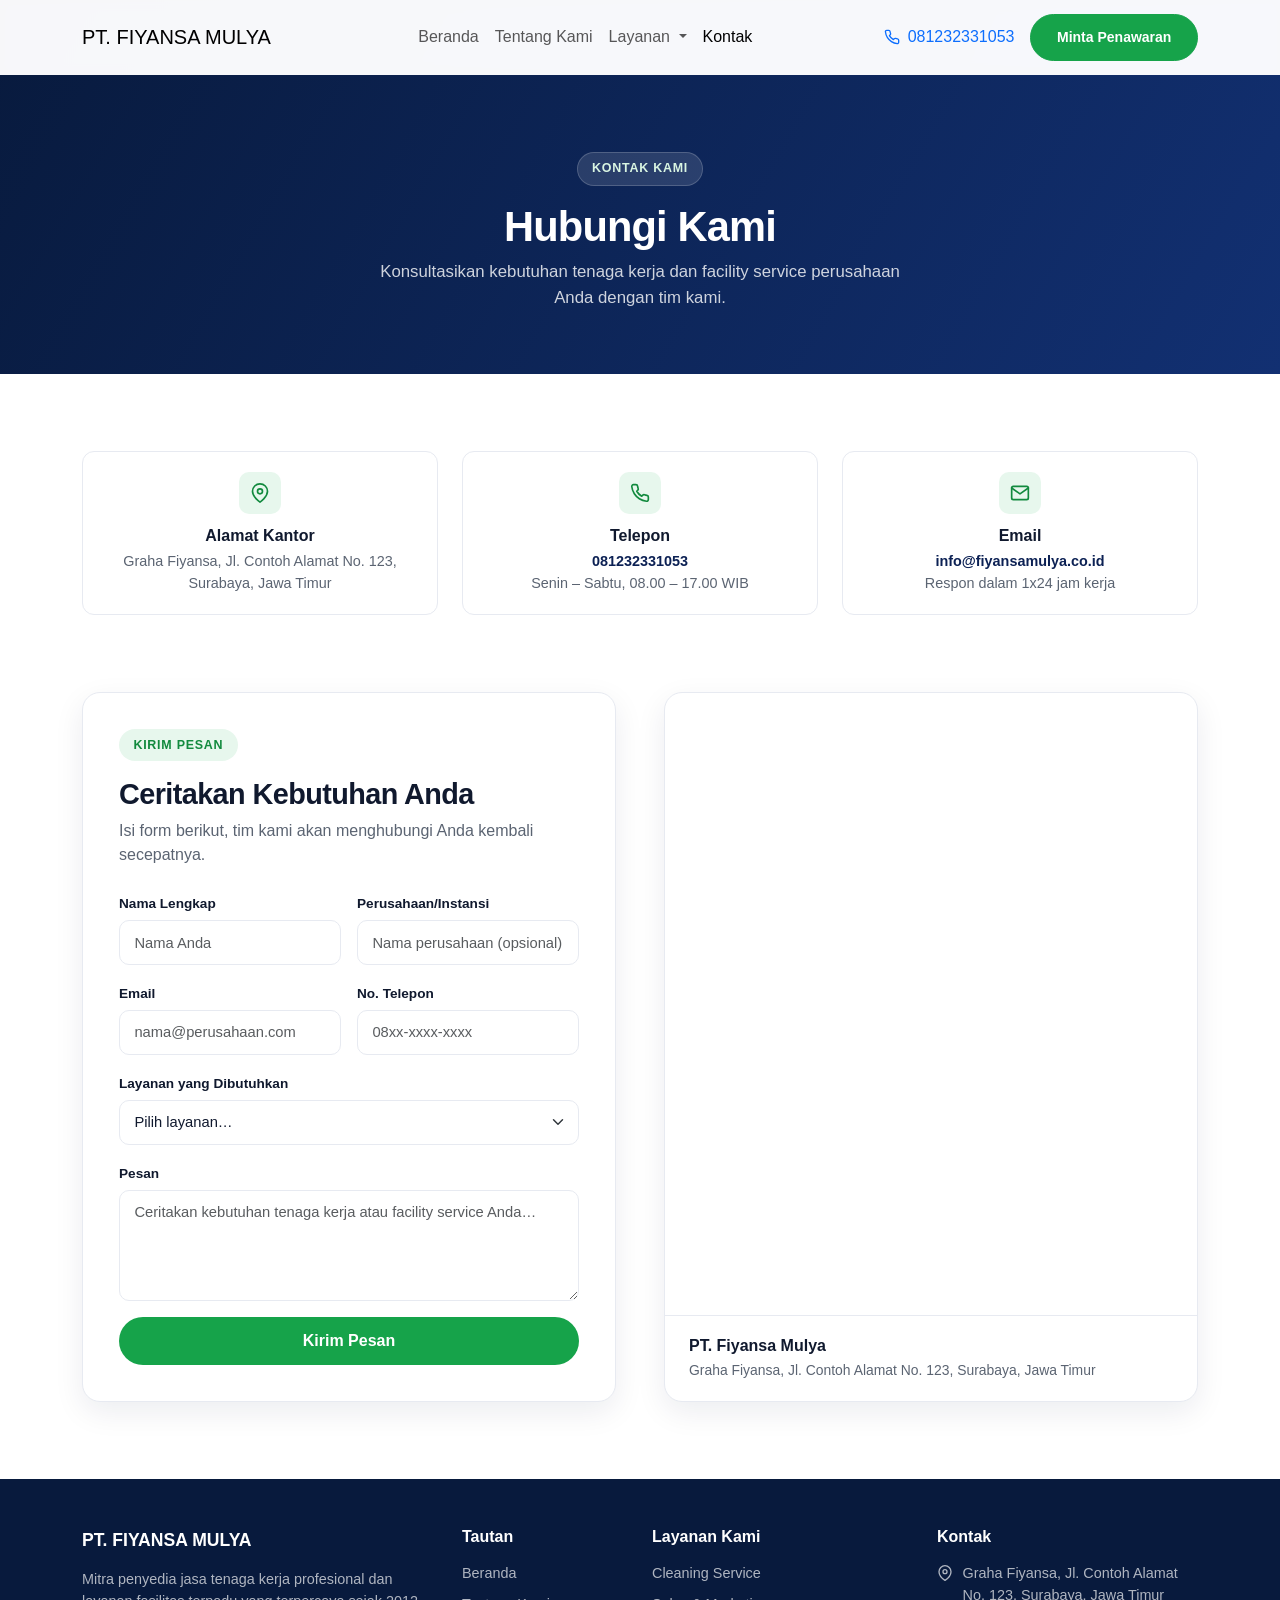
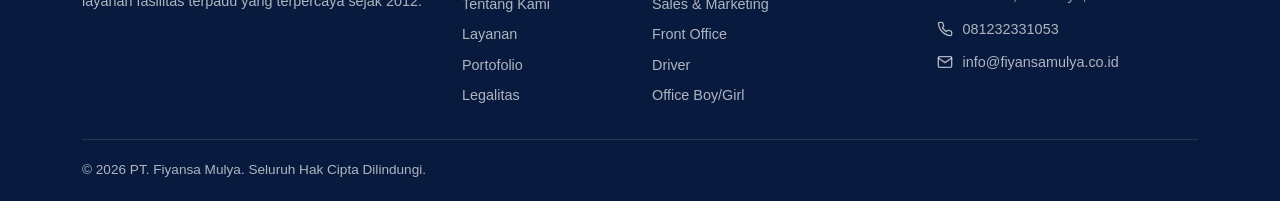
==== kontak.html @ 9cba15c4 "add layanan and kontak" ====
<!doctype html>
<html lang="id">
  <head>
    <meta charset="UTF-8" />
    <meta name="viewport" content="width=device-width, initial-scale=1, shrink-to-fit=no" />
    <title>Kontak Kami — PT. Fiyansa Mulya</title>
    <meta name="description" content="Hubungi PT. Fiyansa Mulya untuk konsultasi kebutuhan tenaga kerja dan facility service perusahaan Anda." />
    <meta name="robots" content="index, follow" />

    <link rel="preconnect" href="https://cdn.jsdelivr.net" crossorigin />

    <link rel="stylesheet" href="https://cdn.jsdelivr.net/npm/bootstrap@5.3.3/dist/css/bootstrap.min.css" crossorigin="anonymous" />
    <link rel="stylesheet" href="https://cdn.jsdelivr.net/npm/bootstrap-icons@1.11.3/font/bootstrap-icons.min.css" />

    <!-- Site styles (shared) + Kontak page styles -->
    <link rel="stylesheet" href="assets/css/style.css" />
    <link rel="stylesheet" href="assets/css/kontak.css" />

    <link
      rel="icon"
      href="data:image/svg+xml,%3Csvg xmlns='http://www.w3.org/2000/svg' viewBox='0 0 64 64'%3E%3Crect width='64' height='64' rx='12' fill='%230c2154'/%3E%3Ctext x='32' y='42' font-size='30' font-family='Arial, sans-serif' font-weight='700' fill='%2316a34a' text-anchor='middle'%3EF%3C/text%3E%3C/svg%3E"
    />

    <!-- Fallback kritikal: kalau kontak.css gagal ke-load, banner tetap layak tampil -->
    <style>
      .kontak-banner {
        background: linear-gradient(120deg, #081a3d, #123072);
        color: #fff;
        padding-top: clamp(7.5rem, 13vw, 9.5rem);
        padding-bottom: clamp(3rem, 6vw, 4rem);
        text-align: center;
      }
      .kontak-banner__content h1 {
        font-weight: 800;
        font-size: clamp(1.9rem, 4vw, 2.6rem);
        margin-bottom: 0.5rem;
      }
      .kontak-banner__content p {
        color: rgba(255, 255, 255, 0.8);
        max-width: 560px;
        margin-inline: auto;
      }
    </style>
  </head>
  <body tabindex="0">
    <!-- ============ NAVBAR ============ -->
    <nav class="navbar navbar-expand-lg navbar-fm fixed-top" id="mainNav">
      <div class="container">
        <a class="navbar-brand" href="index.html#beranda">PT. FIYANSA <span>MULYA</span></a>
        <button class="navbar-toggler" type="button" data-bs-toggle="collapse" data-bs-target="#mainNavbar" aria-controls="mainNavbar" aria-expanded="false" aria-label="Buka menu navigasi">
          <span class="navbar-toggler-icon"></span>
        </button>
        <div class="collapse navbar-collapse" id="mainNavbar">
          <ul class="navbar-nav mx-auto mb-2 mb-lg-0">
            <li class="nav-item"><a class="nav-link" href="index.html#beranda">Beranda</a></li>
            <li class="nav-item"><a class="nav-link" href="index.html#tentang">Tentang Kami</a></li>

            <li class="nav-item dropdown mega-dropdown">
              <a class="nav-link dropdown-toggle" href="layanan.html" id="layananDropdown" role="button" aria-expanded="false"> Layanan </a>
              <div class="dropdown-menu mega-menu">
                <div class="container">
                  <div class="row">
                    <!-- Cleaning Service -->
                    <div class="col-lg-4">
                      <div class="menu-title">
                        <i class="bi bi-brush"></i>
                        <h5>Cleaning Service</h5>
                      </div>

                      <a href="layanan.html#layanan-cleaning">Daily Cleaning</a>
                      <a href="layanan.html#layanan-cleaning">General Cleaning</a>
                      <a href="layanan.html#layanan-cleaning">Glass & Window Cleaning</a>
                      <a href="layanan.html#layanan-cleaning">Swimming Pool Maintenance</a>
                      <a href="layanan.html#layanan-cleaning">Gardening & Landscaping</a>
                    </div>

                    <!-- Sales & Front Office -->
                    <div class="col-lg-4">
                      <div class="menu-title">
                        <i class="bi bi-briefcase"></i>
                        <h5>Business Support</h5>
                      </div>

                      <a href="layanan.html#layanan-sales">Sales & Marketing</a>
                      <a href="layanan.html#layanan-fo">Front Office</a>
                    </div>

                    <!-- Operational -->
                    <div class="col-lg-4">
                      <div class="menu-title">
                        <i class="bi bi-truck"></i>
                        <h5>Operational Support</h5>
                      </div>

                      <a href="layanan.html#layanan-driver">Driver</a>
                      <a href="layanan.html#layanan-obg">Office Boy / Girl</a>
                    </div>
                  </div>
                </div>
              </div>
            </li>

            <!-- <li class="nav-item"><a class="nav-link" href="index.html#mitra">Mitra</a></li> -->
            <!-- <li class="nav-item"><a class="nav-link" href="index.html#portofolio">Portofolio</a></li> -->
            <!-- <li class="nav-item"><a class="nav-link" href="index.html#legalitas">Legalitas</a></li> -->
            <li class="nav-item"><a class="nav-link active" href="kontak.html">Kontak</a></li>
          </ul>
          <div class="d-flex align-items-center gap-3">
            <a href="tel:081232331053" class="navbar-phone d-none d-md-inline-flex align-items-center gap-2">
              <svg width="16" height="16" viewBox="0 0 24 24" fill="none" stroke="currentColor" stroke-width="2" stroke-linecap="round" stroke-linejoin="round" aria-hidden="true">
                <path
                  d="M22 16.92v3a2 2 0 0 1-2.18 2 19.79 19.79 0 0 1-8.63-3.07 19.5 19.5 0 0 1-6-6 19.79 19.79 0 0 1-3.07-8.67A2 2 0 0 1 4.11 2h3a2 2 0 0 1 2 1.72c.13.96.36 1.9.7 2.81a2 2 0 0 1-.45 2.11L8.09 9.91a16 16 0 0 0 6 6l1.27-1.27a2 2 0 0 1 2.11-.45c.91.34 1.85.57 2.81.7A2 2 0 0 1 22 16.92z"
                />
              </svg>
              081232331053
            </a>
            <a href="tel:081232331053" class="btn btn-fm-primary btn-sm">Minta Penawaran</a>
          </div>
        </div>
      </div>
    </nav>

    <!-- ============ PAGE BANNER ============ -->
    <header class="kontak-banner">
      <div class="container kontak-banner__content">
        <span class="eyebrow eyebrow-light mb-3">Kontak Kami</span>
        <h1 class="mb-2">Hubungi Kami</h1>
        <p class="mb-0">Konsultasikan kebutuhan tenaga kerja dan facility service perusahaan Anda dengan tim kami.</p>
      </div>
    </header>

    <!-- ============ INFO KONTAK (3 kartu) ============ -->
    <section class="section-padding pb-0">
      <div class="container">
        <div class="row g-4 reveal">
          <div class="col-md-4">
            <div class="icon-card text-center h-100">
              <span class="icon-badge mx-auto">
                <svg width="20" height="20" viewBox="0 0 24 24" fill="none" stroke="currentColor" stroke-width="2" stroke-linecap="round" stroke-linejoin="round" aria-hidden="true">
                  <path d="M21 10c0 7-9 13-9 13s-9-6-9-13a9 9 0 0 1 18 0z" />
                  <circle cx="12" cy="10" r="3" />
                </svg>
              </span>
              <h3>Alamat Kantor</h3>
              <p>Graha Fiyansa, Jl. Contoh Alamat No. 123, Surabaya, Jawa Timur</p>
            </div>
          </div>
          <div class="col-md-4">
            <div class="icon-card text-center h-100">
              <span class="icon-badge mx-auto">
                <svg width="20" height="20" viewBox="0 0 24 24" fill="none" stroke="currentColor" stroke-width="2" stroke-linecap="round" stroke-linejoin="round" aria-hidden="true">
                  <path
                    d="M22 16.92v3a2 2 0 0 1-2.18 2 19.79 19.79 0 0 1-8.63-3.07 19.5 19.5 0 0 1-6-6 19.79 19.79 0 0 1-3.07-8.67A2 2 0 0 1 4.11 2h3a2 2 0 0 1 2 1.72c.13.96.36 1.9.7 2.81a2 2 0 0 1-.45 2.11L8.09 9.91a16 16 0 0 0 6 6l1.27-1.27a2 2 0 0 1 2.11-.45c.91.34 1.85.57 2.81.7A2 2 0 0 1 22 16.92z"
                  />
                </svg>
              </span>
              <h3>Telepon</h3>
              <p><a href="tel:081232331053" class="text-navy fw-semibold">081232331053</a><br />Senin – Sabtu, 08.00 – 17.00 WIB</p>
            </div>
          </div>
          <div class="col-md-4">
            <div class="icon-card text-center h-100">
              <span class="icon-badge mx-auto">
                <svg width="20" height="20" viewBox="0 0 24 24" fill="none" stroke="currentColor" stroke-width="2" stroke-linecap="round" stroke-linejoin="round" aria-hidden="true">
                  <rect x="2" y="4" width="20" height="16" rx="2" />
                  <path d="m22 6-10 7L2 6" />
                </svg>
              </span>
              <h3>Email</h3>
              <p><a href="mailto:info@fiyansamulya.co.id" class="text-navy fw-semibold">info@fiyansamulya.co.id</a><br />Respon dalam 1x24 jam kerja</p>
            </div>
          </div>
        </div>
      </div>
    </section>

    <!-- ============ FORM + PETA ============ -->
    <section class="section-padding" id="form-kontak">
      <div class="container">
        <div class="row g-4 g-lg-5 align-items-stretch">
          <!-- Form -->
          <div class="col-lg-6 reveal">
            <div class="contact-form-panel h-100">
              <span class="eyebrow eyebrow-green mb-3">Kirim Pesan</span>
              <h2 class="section-title mb-2" style="font-size: clamp(1.4rem, 2.6vw, 1.8rem)">Ceritakan Kebutuhan Anda</h2>
              <p class="mb-4">Isi form berikut, tim kami akan menghubungi Anda kembali secepatnya.</p>

              <form id="kontakForm" novalidate>
                <div class="row g-3">
                  <div class="col-sm-6">
                    <label for="namaInput" class="form-label">Nama Lengkap</label>
                    <input type="text" class="form-control fm-input" id="namaInput" name="nama" placeholder="Nama Anda" required />
                  </div>
                  <div class="col-sm-6">
                    <label for="perusahaanInput" class="form-label">Perusahaan/Instansi</label>
                    <input type="text" class="form-control fm-input" id="perusahaanInput" name="perusahaan" placeholder="Nama perusahaan (opsional)" />
                  </div>
                  <div class="col-sm-6">
                    <label for="emailInput" class="form-label">Email</label>
                    <input type="email" class="form-control fm-input" id="emailInput" name="email" placeholder="nama@perusahaan.com" required />
                  </div>
                  <div class="col-sm-6">
                    <label for="teleponInput" class="form-label">No. Telepon</label>
                    <input type="tel" class="form-control fm-input" id="teleponInput" name="telepon" placeholder="08xx-xxxx-xxxx" required />
                  </div>
                  <div class="col-12">
                    <label for="layananSelect" class="form-label">Layanan yang Dibutuhkan</label>
                    <select class="form-select fm-input" id="layananSelect" name="layanan">
                      <option selected>Pilih layanan…</option>
                      <option>Cleaning Service</option>
                      <option>Sales &amp; Marketing</option>
                      <option>Front Office</option>
                      <option>Driver</option>
                      <option>Office Boy/Girl</option>
                      <option>Lainnya</option>
                    </select>
                  </div>
                  <div class="col-12">
                    <label for="pesanInput" class="form-label">Pesan</label>
                    <textarea class="form-control fm-input" id="pesanInput" name="pesan" rows="4" placeholder="Ceritakan kebutuhan tenaga kerja atau facility service Anda…" required></textarea>
                  </div>
                  <div class="col-12">
                    <button type="submit" class="btn-fm-primary w-100 w-sm-auto">Kirim Pesan</button>
                    <p id="formNote" class="mt-3 mb-0 small text-body" style="display: none"></p>
                  </div>
                </div>
              </form>
            </div>
          </div>

          <!-- Peta + ringkasan -->
          <div class="col-lg-6 reveal">
            <div class="contact-map-panel h-100">
              <iframe class="contact-map-frame" title="Lokasi PT. Fiyansa Mulya" src="https://www.google.com/maps?q=Surabaya%2C%20Jawa%20Timur&output=embed" loading="lazy" referrerpolicy="no-referrer-when-downgrade"> </iframe>
              <div class="contact-map-panel__footer">
                <h3>PT. Fiyansa Mulya</h3>
                <p class="mb-0">Graha Fiyansa, Jl. Contoh Alamat No. 123, Surabaya, Jawa Timur</p>
              </div>
            </div>
          </div>
        </div>
      </div>
    </section>

    <!-- ============ FOOTER ============ -->
    <footer class="footer-fm pt-5">
      <div class="container">
        <div class="row g-4 pb-4">
          <div class="col-lg-4">
            <div class="footer-brand mb-3">PT. FIYANSA MULYA</div>
            <p class="mb-3" style="font-size: 0.9rem">Mitra penyedia jasa tenaga kerja profesional dan layanan fasilitas terpadu yang terpercaya sejak 2012.</p>
          </div>
          <div class="col-6 col-lg-2">
            <h5>Tautan</h5>
            <div class="d-flex flex-column">
              <a href="index.html#beranda">Beranda</a>
              <a href="index.html#tentang">Tentang Kami</a>
              <a href="layanan.html">Layanan</a>
              <a href="index.html#portofolio">Portofolio</a>
              <a href="index.html#legalitas">Legalitas</a>
            </div>
          </div>
          <div class="col-6 col-lg-3">
            <h5>Layanan Kami</h5>
            <div class="d-flex flex-column">
              <a href="layanan.html#layanan-cleaning">Cleaning Service</a>
              <a href="layanan.html#layanan-sales">Sales &amp; Marketing</a>
              <a href="layanan.html#layanan-fo">Front Office</a>
              <a href="layanan.html#layanan-driver">Driver</a>
              <a href="layanan.html#layanan-obg">Office Boy/Girl</a>
            </div>
          </div>
          <div class="col-lg-3">
            <h5>Kontak</h5>
            <div class="footer-contact-item">
              <svg width="16" height="16" viewBox="0 0 24 24" fill="none" stroke="currentColor" stroke-width="2" stroke-linecap="round" stroke-linejoin="round" aria-hidden="true" style="flex-shrink: 0; margin-top: 2px">
                <path d="M21 10c0 7-9 13-9 13s-9-6-9-13a9 9 0 0 1 18 0z" />
                <circle cx="12" cy="10" r="3" />
              </svg>
              <span>Graha Fiyansa, Jl. Contoh Alamat No. 123, Surabaya, Jawa Timur</span>
            </div>
            <div class="footer-contact-item">
              <svg width="16" height="16" viewBox="0 0 24 24" fill="none" stroke="currentColor" stroke-width="2" stroke-linecap="round" stroke-linejoin="round" aria-hidden="true" style="flex-shrink: 0; margin-top: 2px">
                <path
                  d="M22 16.92v3a2 2 0 0 1-2.18 2 19.79 19.79 0 0 1-8.63-3.07 19.5 19.5 0 0 1-6-6 19.79 19.79 0 0 1-3.07-8.67A2 2 0 0 1 4.11 2h3a2 2 0 0 1 2 1.72c.13.96.36 1.9.7 2.81a2 2 0 0 1-.45 2.11L8.09 9.91a16 16 0 0 0 6 6l1.27-1.27a2 2 0 0 1 2.11-.45c.91.34 1.85.57 2.81.7A2 2 0 0 1 22 16.92z"
                />
              </svg>
              <a href="tel:081232331053" class="mb-0">081232331053</a>
            </div>
            <div class="footer-contact-item">
              <svg width="16" height="16" viewBox="0 0 24 24" fill="none" stroke="currentColor" stroke-width="2" stroke-linecap="round" stroke-linejoin="round" aria-hidden="true" style="flex-shrink: 0; margin-top: 2px">
                <rect x="2" y="4" width="20" height="16" rx="2" />
                <path d="m22 6-10 7L2 6" />
              </svg>
              <a href="mailto:info@fiyansamulya.co.id" class="mb-0">info@fiyansamulya.co.id</a>
            </div>
          </div>
        </div>
        <div class="footer-bottom text-center text-md-start d-flex flex-column flex-md-row justify-content-between align-items-center gap-2">
          <span>&copy; <span id="currentYear">2026</span> PT. Fiyansa Mulya. Seluruh Hak Cipta Dilindungi.</span>
        </div>
      </div>
    </footer>

    <button class="back-to-top" type="button" aria-label="Kembali ke atas">
      <svg width="18" height="18" viewBox="0 0 24 24" fill="none" stroke="currentColor" stroke-width="2.5" stroke-linecap="round" stroke-linejoin="round" aria-hidden="true">
        <line x1="12" y1="19" x2="12" y2="5" />
        <polyline points="5 12 12 5 19 12" />
      </svg>
    </button>

    <script src="https://cdn.jsdelivr.net/npm/bootstrap@5.3.3/dist/js/bootstrap.bundle.min.js" crossorigin="anonymous" defer></script>
    <script src="assets/js/kontak.js" defer></script>
  </body>
</html>
---- assets/css/style.css ----
/* ==========================================================================
   PT. Fiyansa Mulya — Company Profile
   Custom stylesheet (loaded on top of Bootstrap 5 CDN)
   ========================================================================== */

:root {
  --navy-900: #081a3d;
  --navy-800: #0c2154;
  --navy-700: #123072;
  --navy-050: #eef1f8;
  --green-600: #16a34a;
  --green-700: #128a3e;
  --green-050: #e7f7ed;
  --text-body: #5b6472;
  --text-dark: #10192e;
  --border-soft: #e7eaf1;
  --radius-lg: 18px;
  --radius-md: 12px;
  --shadow-soft: 0 10px 30px rgba(10, 26, 61, 0.08);
  --font-base: -apple-system, BlinkMacSystemFont, "Segoe UI", Roboto, Helvetica, Arial, sans-serif;
}

* {
  box-sizing: border-box;
}

html {
  scroll-behavior: smooth;
  scroll-padding-top: 84px;
}

body {
  font-family: var(--font-base);
  color: var(--text-body);
  background-color: #ffffff;
  overflow-x: hidden;
}

img {
  max-width: 100%;
  height: auto;
}

a {
  text-decoration: none;
}

.section-padding {
  padding-block: clamp(3rem, 6vw, 5.5rem);
}

.text-navy {
  color: var(--navy-800) !important;
}
.text-green {
  color: var(--green-700) !important;
}
.bg-navy {
  background-color: var(--navy-900) !important;
}
.bg-soft {
  background-color: var(--navy-050) !important;
}

.eyebrow {
  display: inline-flex;
  align-items: center;
  gap: 0.4rem;
  font-size: 0.78rem;
  font-weight: 700;
  letter-spacing: 0.06em;
  text-transform: uppercase;
  padding: 0.4rem 0.9rem;
  border-radius: 50px;
}

.eyebrow-green {
  background: var(--green-050);
  color: var(--green-700);
}

.eyebrow-light {
  background: rgba(255, 255, 255, 0.12);
  color: #d9f5e2;
  border: 1px solid rgba(255, 255, 255, 0.18);
}

.section-title {
  font-weight: 800;
  color: var(--text-dark);
  letter-spacing: -0.02em;
}

.btn-fm-primary {
  background: var(--green-600);
  border-color: var(--green-600);
  color: #fff;
  font-weight: 600;
  padding: 0.75rem 1.6rem;
  border-radius: 50px;
  white-space: nowrap;
  transition:
    background-color 0.2s ease,
    transform 0.2s ease,
    box-shadow 0.2s ease;
}
.btn-fm-primary:hover,
.btn-fm-primary:focus {
  background: var(--green-700);
  border-color: var(--green-700);
  color: #fff;
  transform: translateY(-1px);
  box-shadow: 0 8px 20px rgba(22, 163, 74, 0.28);
}

.btn-fm-outline {
  background: transparent;
  border: 1.5px solid rgba(255, 255, 255, 0.55);
  color: #fff;
  font-weight: 600;
  padding: 0.75rem 1.6rem;
  border-radius: 50px;
  transition:
    background-color 0.2s ease,
    border-color 0.2s ease;
}
.btn-fm-outline:hover,
.btn-fm-outline:focus {
  background: rgba(255, 255, 255, 0.12);
  border-color: #fff;
  color: #fff;
}

.btn-fm-navy {
  background: #fff;
  color: var(--navy-800);
  font-weight: 600;
  padding: 0.8rem 1.8rem;
  border-radius: 50px;
  transition:
    transform 0.2s ease,
    box-shadow 0.2s ease;
}
.btn-fm-navy:hover {
  transform: translateY(-1px);
  box-shadow: 0 10px 24px rgba(0, 0, 0, 0.18);
  color: var(--navy-800);
}

/* ==========================
   MEGA MENU
========================== */

.navbar-fm {
  background: rgba(255, 255, 255, 0.97);
  backdrop-filter: saturate(180%) blur(6px);
  padding-block: 0.85rem;
  transition:
    box-shadow 0.25s ease,
    padding-block 0.25s ease;
  border-bottom: 1px solid transparent;

  overflow: visible;
}

.mega-dropdown {
  position: static;
}

.mega-menu {
  display: none;

  position: absolute;

  left: 0;
  right: 0;
  top: calc(100% + 1px);

  width: 100%;

  padding: 40px 50px;

  background: #fff;

  border: 0;

  border-radius: 0;

  box-shadow: 0 15px 35px rgba(0, 0, 0, 0.12);

  z-index: 9999;
}

@media (min-width: 992px) {
  .mega-dropdown:hover > .mega-menu {
    display: block;
    animation: fadeDown 0.25s ease;
  }
}

.menu-title {
  display: flex;
  align-items: center;
  gap: 16px;
  margin-bottom: 24px;
}

.menu-title i {
  width: 64px;
  height: 64px;

  border-radius: 50%;

  background: #eef4ff;

  display: flex;
  justify-content: center;
  align-items: center;

  color: #0d5db8;

  font-size: 28px;
}

.menu-title h5 {
  margin: 0;

  font-size: 24px;

  font-weight: 700;

  color: #0d3d86;
}

.mega-menu a {
  display: block;

  padding: 10px 0;

  text-decoration: none;

  color: #666;

  transition: 0.25s;
}

.mega-menu a:hover {
  color: #0d5db8;

  padding-left: 8px;
}

@keyframes fadeDown {
  from {
    opacity: 0;
    transform: translateY(12px);
  }

  to {
    opacity: 1;
    transform: translateY(0);
  }
}

/* ---------- Hero ---------- */
.hero {
  position: relative;
  color: #fff;
  padding-top: clamp(6.5rem, 14vw, 9rem);
  padding-bottom: clamp(5rem, 10vw, 7rem);
  overflow: hidden;
  background-color: var(--navy-900);
}
.hero__bg {
  position: absolute;
  inset: 0;
  width: 100%;
  height: 100%;
  object-fit: cover;
  z-index: 0;
  opacity: 0.28;
}
.hero__overlay {
  position: absolute;
  inset: 0;
  z-index: 1;
  background: linear-gradient(115deg, rgba(6, 18, 46, 0.96) 25%, rgba(10, 33, 84, 0.88) 60%, rgba(12, 41, 100, 0.55) 100%);
}
.hero__content {
  position: relative;
  z-index: 2;
}
.hero-inner {
  max-width: 47rem;
}
.hero h1 {
  font-weight: 800;
  font-size: clamp(2rem, 4.6vw, 3.1rem);
  line-height: 1.15;
  letter-spacing: -0.02em;
}
.hero p.lead {
  color: rgba(255, 255, 255, 0.82);
  font-size: clamp(1rem, 1.6vw, 1.12rem);
  max-width: 640px;
}
.hero-certs {
  color: rgba(255, 255, 255, 0.65);
  font-size: 0.85rem;
}
.hero-certs strong {
  color: rgba(255, 255, 255, 0.92);
  font-weight: 700;
  margin-right: 0.35rem;
}
.hero-certs .cert-item {
  font-weight: 700;
  color: rgba(255, 255, 255, 0.85);
  margin-right: 1.1rem;
  white-space: nowrap;
}

/* Reserve empty space below the hero copy so the stats bar's negative
   margin (desktop/tablet) pulls into blank area instead of the CTA
   buttons / certification row above it. */
@media (min-width: 768px) {
  .hero__content {
    padding-bottom: clamp(5rem, 8vw, 7.5rem);
  }
}

/* ---------- Stats bar ---------- */
.stats-bar {
  position: relative;
  z-index: 3;
  background: #fff;
  border-radius: var(--radius-lg);
  box-shadow: var(--shadow-soft);
  margin-top: clamp(-4.5rem, -6vw, -3.5rem);
  padding: 1.75rem 1rem;
}
.stat-item {
  text-align: center;
  padding-inline: 0.5rem;
}
.stat-item + .stat-item {
  border-left: 1px solid var(--border-soft);
}
.stat-number {
  font-weight: 800;
  font-size: clamp(1.5rem, 3vw, 2rem);
  color: var(--navy-800);
  line-height: 1;
}
.stat-number.text-green {
  color: var(--green-600) !important;
}
.stat-label {
  font-size: 0.82rem;
  color: var(--text-body);
  margin-top: 0.35rem;
}
.stat-icon {
  width: 34px;
  height: 34px;
  display: inline-flex;
  align-items: center;
  justify-content: center;
  border-radius: 50%;
  background: var(--green-050);
  color: var(--green-700);
  margin-bottom: 0.35rem;
}

@media (max-width: 767.98px) {
  .stats-bar {
    margin-top: 1.5rem;
    border-radius: var(--radius-md);
  }
  .stat-item {
    border-left: none !important;
    padding-block: 0.75rem;
  }
  .stat-item:not(:last-child) {
    border-bottom: 1px solid var(--border-soft);
  }
}

/* ---------- About ---------- */
.about-img {
  border-radius: var(--radius-lg);
  overflow: hidden;
  box-shadow: var(--shadow-soft);
}
.about-img img {
  display: block;
}

.icon-card {
  background: #fff;
  border: 1px solid var(--border-soft);
  border-radius: var(--radius-md);
  padding: 1.25rem;
  height: 100%;
}
.icon-card .icon-badge {
  width: 42px;
  height: 42px;
  border-radius: 10px;
  display: inline-flex;
  align-items: center;
  justify-content: center;
  background: var(--green-050);
  color: var(--green-700);
  margin-bottom: 0.75rem;
}
.icon-card h3 {
  font-size: 1rem;
  font-weight: 700;
  color: var(--text-dark);
  margin-bottom: 0.4rem;
}
.icon-card p {
  font-size: 0.9rem;
  margin-bottom: 0;
}

/* ---------- Services list ---------- */
.service-panel {
  background: #fff;
  border: 1px solid var(--border-soft);
  border-radius: var(--radius-lg);
  padding: clamp(1.5rem, 3vw, 2.25rem);
  height: 100%;
  box-shadow: var(--shadow-soft);
}
.service-panel h3 {
  font-weight: 800;
  font-size: 1.3rem;
  margin-bottom: 1.25rem;
}
.service-row {
  display: flex;
  gap: 1rem;
  align-items: flex-start;
  padding-block: 0.9rem;
}
.service-row + .service-row {
  border-top: 1px solid var(--border-soft);
}
.service-row .service-icon {
  flex: 0 0 auto;
  width: 40px;
  height: 40px;
  border-radius: 10px;
  display: inline-flex;
  align-items: center;
  justify-content: center;
  font-size: 1.05rem;
}
.service-row h4 {
  font-size: 0.98rem;
  font-weight: 700;
  color: var(--text-dark);
  margin-bottom: 0.2rem;
}
.service-row p {
  font-size: 0.87rem;
  margin-bottom: 0;
}

/* ---------- Mitra / Klien (partner logo grid) ---------- */
.partner-logo {
  display: flex;
  align-items: center;
  justify-content: center;
  height: 100%;
  min-height: 90px;
  background: #fff;
  border: 1px solid var(--border-soft);
  border-radius: var(--radius-md);
  padding: 1rem;
  filter: grayscale(100%);
  opacity: 0.65;
  transition:
    filter 0.25s ease,
    opacity 0.25s ease,
    transform 0.25s ease,
    box-shadow 0.25s ease;
}
.partner-logo:hover {
  filter: grayscale(0%);
  opacity: 1;
  transform: translateY(-3px);
  box-shadow: var(--shadow-soft);
}
.partner-logo img {
  max-width: 100%;
  height: auto;
  display: block;
}
@media (prefers-reduced-motion: reduce) {
  .partner-logo {
    transition: none;
  }
}

/* ---------- Gallery / Portofolio (bento grid) ---------- */
.gallery-card {
  position: relative;
  border-radius: var(--radius-lg);
  overflow: hidden;
  display: block;
  min-height: 220px;
  isolation: isolate;
  box-shadow: var(--shadow-soft);
}
.gallery-card img {
  position: absolute;
  inset: 0;
  width: 100%;
  height: 100%;
  object-fit: cover;
  z-index: 0;
  transition: transform 0.5s ease;
}
.gallery-card:hover img {
  transform: scale(1.06);
}
.gallery-card::after {
  content: "";
  position: absolute;
  inset: 0;
  z-index: 1;
  background: linear-gradient(180deg, rgba(8, 26, 61, 0) 40%, rgba(8, 26, 61, 0.88) 100%);
}
.gallery-card__body {
  position: absolute;
  left: 0;
  right: 0;
  bottom: 0;
  z-index: 2;
  padding: 1.5rem;
  color: #fff;
}
.gallery-card__body h3 {
  font-weight: 700;
  font-size: 1.15rem;
  margin-bottom: 0.35rem;
}
.gallery-card__body p {
  font-size: 0.88rem;
  color: rgba(255, 255, 255, 0.82);
  margin-bottom: 0.6rem;
}
.gallery-card__link {
  font-size: 0.85rem;
  font-weight: 700;
  color: #fff;
}
.gallery-card--tall {
  min-height: 460px;
}
.gallery-card--short {
  min-height: 210px;
}

.gallery-card--solid {
  background: linear-gradient(135deg, var(--navy-700), var(--navy-800));
  min-height: 210px;
  display: flex;
  align-items: center;
  justify-content: center;
  text-align: center;
  padding: 1.75rem;
}
.gallery-card--solid .solid-icon {
  width: 52px;
  height: 52px;
  border-radius: 50%;
  background: rgba(255, 255, 255, 0.12);
  display: inline-flex;
  align-items: center;
  justify-content: center;
  margin-bottom: 0.75rem;
  color: #fff;
}
.gallery-card--solid h3 {
  color: #fff;
  font-weight: 700;
  font-size: 1.1rem;
}
.gallery-card--solid p {
  color: rgba(255, 255, 255, 0.78);
  font-size: 0.87rem;
  margin-bottom: 0;
}

@media (max-width: 991.98px) {
  .gallery-card--tall {
    min-height: 320px;
  }
}

/* ---------- Why choose us ---------- */
.why-card {
  text-align: center;
  padding: 1.75rem 1.25rem;
  height: 100%;
}
.why-icon {
  width: 56px;
  height: 56px;
  border-radius: 50%;
  background: var(--navy-050);
  color: var(--navy-700);
  display: inline-flex;
  align-items: center;
  justify-content: center;
  margin-bottom: 1rem;
  font-size: 1.3rem;
}
.why-card h3 {
  font-size: 1.02rem;
  font-weight: 700;
  color: var(--text-dark);
  margin-bottom: 0.5rem;
}
.why-card p {
  font-size: 0.88rem;
  margin-bottom: 0;
}

/* ---------- Legalitas ---------- */
.cert-chip {
  background: #fff;
  border: 1px solid var(--border-soft);
  border-radius: var(--radius-md);
  padding: 1.25rem 1rem;
  text-align: center;
  height: 100%;
  font-weight: 700;
  color: var(--navy-800);
}
.cert-chip small {
  display: block;
  font-weight: 500;
  color: var(--text-body);
  margin-top: 0.35rem;
  font-size: 0.78rem;
}

/* ---------- CTA ---------- */
.cta-section {
  background: linear-gradient(120deg, var(--navy-900), var(--navy-700));
  color: #fff;
  text-align: center;
}
.cta-section h2 {
  font-weight: 800;
  font-size: clamp(1.6rem, 3.4vw, 2.3rem);
}
.cta-section p {
  color: rgba(255, 255, 255, 0.78);
  max-width: 560px;
  margin-inline: auto;
}

/* ---------- Footer ---------- */
.footer-fm {
  background: var(--navy-900);
  color: rgba(255, 255, 255, 0.68);
}
.footer-fm h5 {
  color: #fff;
  font-weight: 700;
  font-size: 1rem;
  margin-bottom: 1.1rem;
}
.footer-fm a {
  color: rgba(255, 255, 255, 0.68);
  font-size: 0.9rem;
  display: inline-block;
  margin-bottom: 0.55rem;
  transition: color 0.2s ease;
}
.footer-fm a:hover {
  color: #fff;
}
.footer-brand {
  font-weight: 800;
  color: #fff;
  font-size: 1.1rem;
}
.footer-contact-item {
  display: flex;
  gap: 0.6rem;
  align-items: flex-start;
  font-size: 0.9rem;
  margin-bottom: 0.75rem;
}
.footer-bottom {
  border-top: 1px solid rgba(255, 255, 255, 0.12);
  font-size: 0.85rem;
  padding-block: 1.25rem;
}

/* ---------- Back to top ---------- */
.back-to-top {
  position: fixed;
  right: 1.25rem;
  bottom: 1.25rem;
  width: 44px;
  height: 44px;
  border-radius: 50%;
  background: var(--green-600);
  color: #fff;
  display: flex;
  align-items: center;
  justify-content: center;
  box-shadow: 0 8px 20px rgba(0, 0, 0, 0.2);
  opacity: 0;
  visibility: hidden;
  transform: translateY(8px);
  transition:
    opacity 0.25s ease,
    transform 0.25s ease,
    visibility 0.25s ease;
  z-index: 999;
  border: none;
}
.back-to-top.is-visible {
  opacity: 1;
  visibility: visible;
  transform: translateY(0);
}

/* ---------- Reveal-on-scroll (lightweight) ---------- */
.reveal {
  opacity: 0;
  transform: translateY(16px);
  transition:
    opacity 0.5s ease,
    transform 0.5s ease;
}
.reveal.is-visible {
  opacity: 1;
  transform: translateY(0);
}
@media (prefers-reduced-motion: reduce) {
  .reveal {
    opacity: 1;
    transform: none;
    transition: none;
  }
  html {
    scroll-behavior: auto;
  }
}
---- assets/css/kontak.css ----
/* ==========================================================================
   Halaman Kontak — styles khusus (dipakai bersama assets/css/style.css)
   ========================================================================== */

/* ---------- Page banner ---------- */
.kontak-banner {
  background: linear-gradient(120deg, var(--navy-900), var(--navy-700));
  color: #fff;
  padding-top: clamp(7.5rem, 13vw, 9.5rem);
  padding-bottom: clamp(3rem, 6vw, 4rem);
  text-align: center;
}
.kontak-banner__content h1 {
  font-weight: 800;
  font-size: clamp(1.9rem, 4vw, 2.6rem);
  letter-spacing: -0.02em;
  margin-bottom: 0.5rem;
}
.kontak-banner__content p {
  color: rgba(255, 255, 255, 0.8);
  max-width: 560px;
  margin-inline: auto;
  font-size: clamp(0.95rem, 1.4vw, 1.05rem);
}

/* ---------- Form panel ---------- */
.contact-form-panel {
  background: #fff;
  border: 1px solid var(--border-soft);
  border-radius: var(--radius-lg);
  padding: clamp(1.5rem, 3vw, 2.25rem);
  box-shadow: var(--shadow-soft);
}
.contact-form-panel .form-label {
  font-size: 0.85rem;
  font-weight: 600;
  color: var(--text-dark);
  margin-bottom: 0.35rem;
}
.fm-input {
  border: 1px solid var(--border-soft);
  border-radius: 10px;
  padding: 0.65rem 0.9rem;
  font-size: 0.92rem;
  color: var(--text-dark);
}
.fm-input:focus {
  border-color: var(--green-600);
  box-shadow: 0 0 0 0.2rem rgba(22, 163, 74, 0.15);
}
.contact-form-panel button[type="submit"] {
  border: none;
  cursor: pointer;
}

/* ---------- Map panel ---------- */
.contact-map-panel {
  background: #fff;
  border: 1px solid var(--border-soft);
  border-radius: var(--radius-lg);
  overflow: hidden;
  box-shadow: var(--shadow-soft);
  display: flex;
  flex-direction: column;
  min-height: 360px;
}
.contact-map-frame {
  border: 0;
  width: 100%;
  flex: 1 1 auto;
  min-height: 260px;
  display: block;
  filter: grayscale(15%);
}
.contact-map-panel__footer {
  padding: 1.25rem 1.5rem;
  border-top: 1px solid var(--border-soft);
}
.contact-map-panel__footer h3 {
  font-size: 1rem;
  font-weight: 700;
  color: var(--text-dark);
  margin-bottom: 0.3rem;
}
.contact-map-panel__footer p {
  font-size: 0.87rem;
  color: var(--text-body);
}

/* ---------- Reveal-on-scroll: fail-safe (sama seperti layanan.css) ---------- */
.reveal {
  opacity: 1;
  transform: none;
}
.js-ready .reveal {
  opacity: 0;
  transform: translateY(16px);
  transition:
    opacity 0.5s ease,
    transform 0.5s ease;
}
.js-ready .reveal.is-visible {
  opacity: 1;
  transform: translateY(0);
}

/* ===================================
   MEGA MENU (sama seperti assets/css/layanan.css)
=================================== */

/* ===================================
   MEGA MENU
=================================== */

.navbar-fm {
  background: rgba(255, 255, 255, 0.97);
  backdrop-filter: saturate(180%) blur(6px);
  padding-block: 0.85rem;
  transition:
    box-shadow 0.25s ease,
    padding-block 0.25s ease;
  border-bottom: 1px solid transparent;

  overflow: visible;
}

.mega-dropdown {
  position: static;
}

.mega-menu {
  display: none;

  position: absolute;

  left: 0;
  right: 0;
  top: calc(100% + 1px);

  width: 100%;

  padding: 40px 50px;

  background: #fff;

  border: 0;

  border-radius: 0;

  box-shadow: 0 15px 35px rgba(0, 0, 0, 0.12);

  z-index: 9999;
}

@media (min-width: 992px) {
  .mega-dropdown:hover > .mega-menu {
    display: block;
    animation: fadeDown 0.25s ease;
  }
}

.menu-title {
  display: flex;
  align-items: center;
  gap: 16px;
  margin-bottom: 24px;
}

.menu-title i {
  width: 64px;
  height: 64px;

  border-radius: 50%;

  background: #eef4ff;

  display: flex;
  justify-content: center;
  align-items: center;

  color: #0d5db8;

  font-size: 28px;
}

.menu-title h5 {
  margin: 0;

  font-size: 24px;

  font-weight: 700;

  color: #0d3d86;
}

.mega-menu a {
  display: block;

  padding: 10px 0;

  text-decoration: none;

  color: #666;

  transition: 0.25s;
}

.mega-menu a:hover {
  color: #0d5db8;

  padding-left: 8px;
}

@keyframes fadeDown {
  from {
    opacity: 0;
    transform: translateY(12px);
  }

  to {
    opacity: 1;
    transform: translateY(0);
  }
}
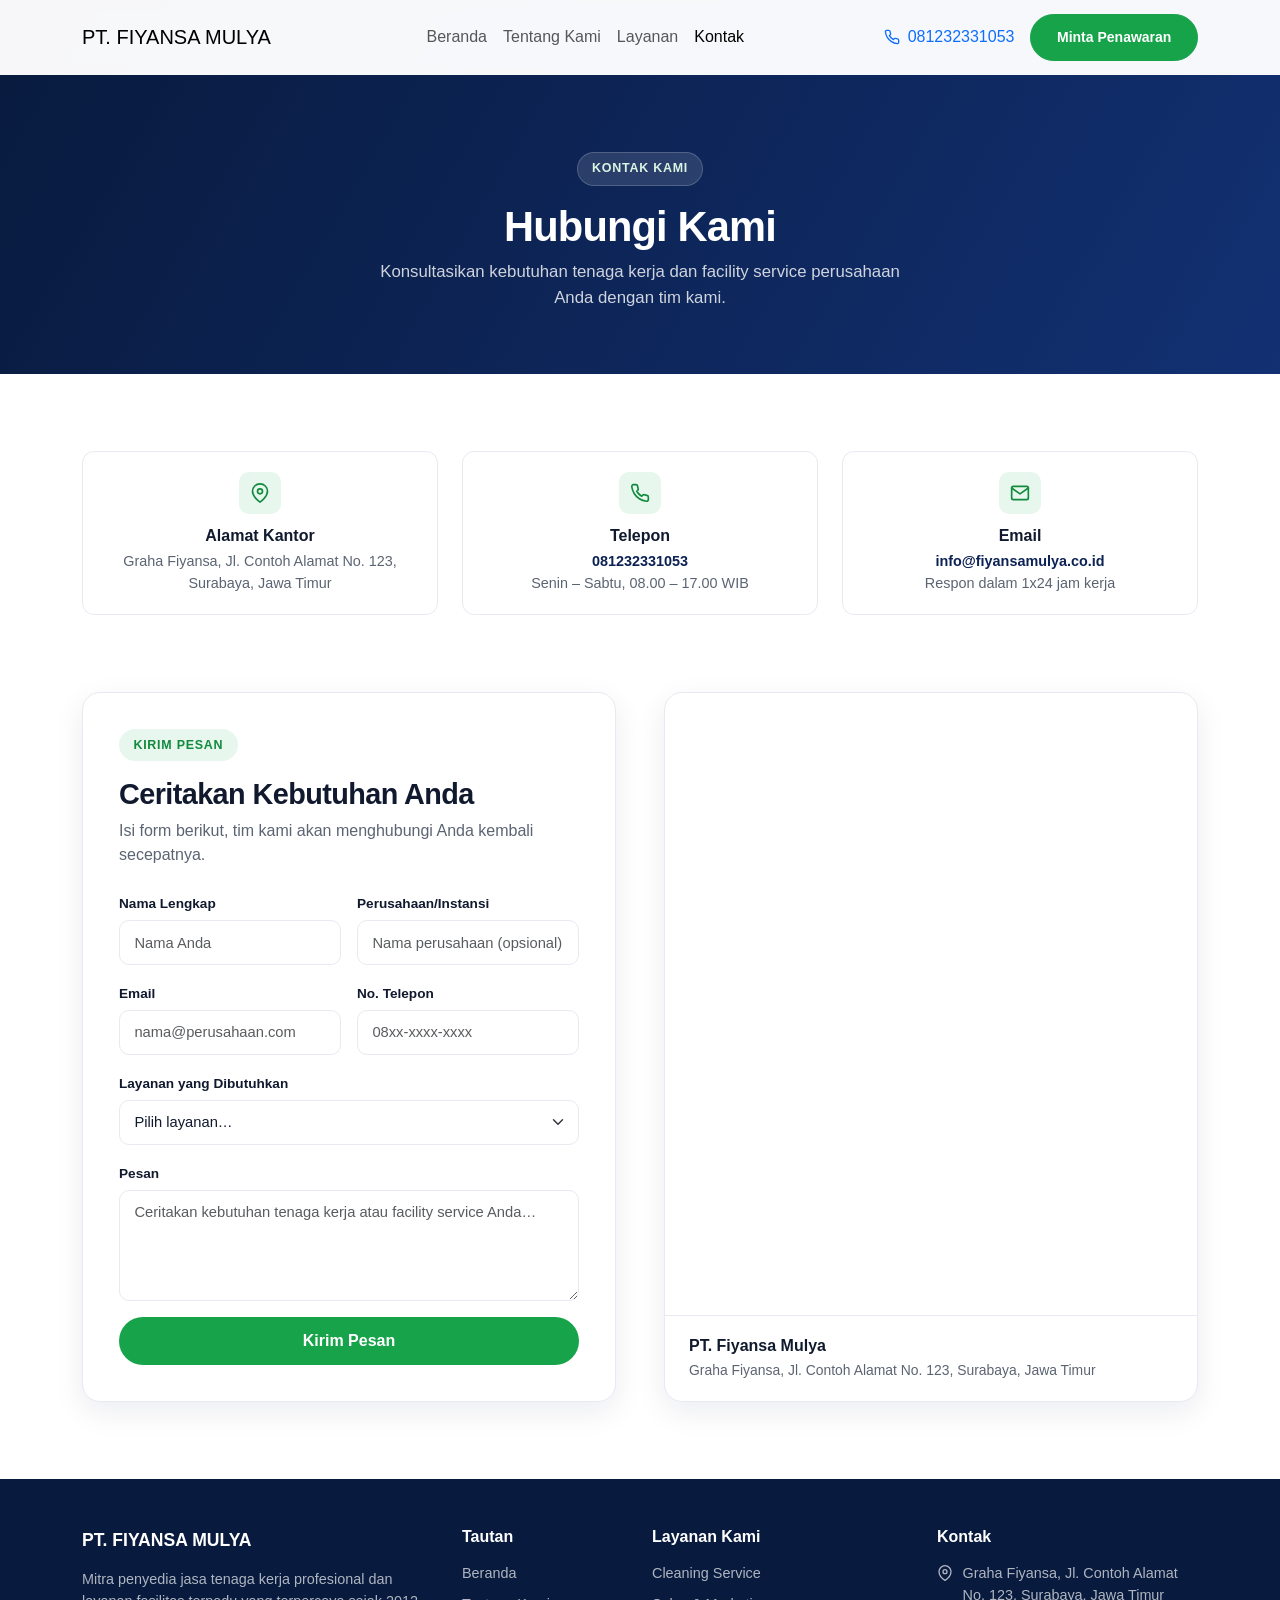
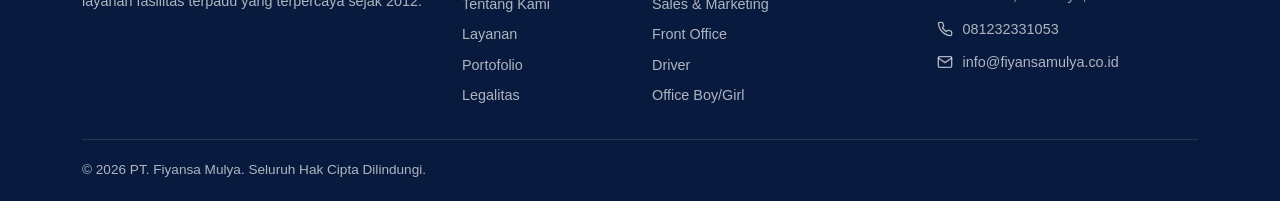
==== commit 8435d41f: "fix at erp" ====
--- a/kontak.html
+++ b/kontak.html
@@ -56,7 +56,7 @@
             <li class="nav-item"><a class="nav-link" href="index.html#tentang">Tentang Kami</a></li>
 
             <li class="nav-item dropdown mega-dropdown">
-              <a class="nav-link dropdown-toggle" href="layanan.html" id="layananDropdown" role="button" aria-expanded="false"> Layanan </a>
+              <a class="nav-link" href="/demo/layanan" id="layananDropdown">Layanan</a>
               <div class="dropdown-menu mega-menu">
                 <div class="container">
                   <div class="row">
--- a/assets/css/style.css
+++ b/assets/css/style.css
@@ -192,7 +192,7 @@
 }
 
 @media (min-width: 992px) {
-  .mega-dropdown:hover > .mega-menu {
+  .mega-dropdown:hover .mega-menu {
     display: block;
     animation: fadeDown 0.25s ease;
   }
--- a/assets/css/kontak.css
+++ b/assets/css/kontak.css
@@ -1,5 +1,8 @@
 /* ==========================================================================
-   Halaman Kontak — styles khusus (dipakai bersama assets/css/style.css)
+   Halaman Kontak — styles KHUSUS halaman ini saja.
+   Dipakai BERSAMA style.css (yang di-load lebih dulu di <head>).
+   Navbar, mega-menu, tombol (.btn-fm-*), footer, back-to-top, icon-card —
+   SEMUA itu sudah ada di style.css. JANGAN duplikat lagi di sini.
    ========================================================================== */
 
 /* ---------- Page banner ---------- */
@@ -85,140 +88,4 @@
 .contact-map-panel__footer p {
   font-size: 0.87rem;
   color: var(--text-body);
-}
-
-/* ---------- Reveal-on-scroll: fail-safe (sama seperti layanan.css) ---------- */
-.reveal {
-  opacity: 1;
-  transform: none;
-}
-.js-ready .reveal {
-  opacity: 0;
-  transform: translateY(16px);
-  transition:
-    opacity 0.5s ease,
-    transform 0.5s ease;
-}
-.js-ready .reveal.is-visible {
-  opacity: 1;
-  transform: translateY(0);
-}
-
-/* ===================================
-   MEGA MENU (sama seperti assets/css/layanan.css)
-=================================== */
-
-/* ===================================
-   MEGA MENU
-=================================== */
-
-.navbar-fm {
-  background: rgba(255, 255, 255, 0.97);
-  backdrop-filter: saturate(180%) blur(6px);
-  padding-block: 0.85rem;
-  transition:
-    box-shadow 0.25s ease,
-    padding-block 0.25s ease;
-  border-bottom: 1px solid transparent;
-
-  overflow: visible;
-}
-
-.mega-dropdown {
-  position: static;
-}
-
-.mega-menu {
-  display: none;
-
-  position: absolute;
-
-  left: 0;
-  right: 0;
-  top: calc(100% + 1px);
-
-  width: 100%;
-
-  padding: 40px 50px;
-
-  background: #fff;
-
-  border: 0;
-
-  border-radius: 0;
-
-  box-shadow: 0 15px 35px rgba(0, 0, 0, 0.12);
-
-  z-index: 9999;
-}
-
-@media (min-width: 992px) {
-  .mega-dropdown:hover > .mega-menu {
-    display: block;
-    animation: fadeDown 0.25s ease;
-  }
-}
-
-.menu-title {
-  display: flex;
-  align-items: center;
-  gap: 16px;
-  margin-bottom: 24px;
-}
-
-.menu-title i {
-  width: 64px;
-  height: 64px;
-
-  border-radius: 50%;
-
-  background: #eef4ff;
-
-  display: flex;
-  justify-content: center;
-  align-items: center;
-
-  color: #0d5db8;
-
-  font-size: 28px;
-}
-
-.menu-title h5 {
-  margin: 0;
-
-  font-size: 24px;
-
-  font-weight: 700;
-
-  color: #0d3d86;
-}
-
-.mega-menu a {
-  display: block;
-
-  padding: 10px 0;
-
-  text-decoration: none;
-
-  color: #666;
-
-  transition: 0.25s;
-}
-
-.mega-menu a:hover {
-  color: #0d5db8;
-
-  padding-left: 8px;
-}
-
-@keyframes fadeDown {
-  from {
-    opacity: 0;
-    transform: translateY(12px);
-  }
-
-  to {
-    opacity: 1;
-    transform: translateY(0);
-  }
-}
+}
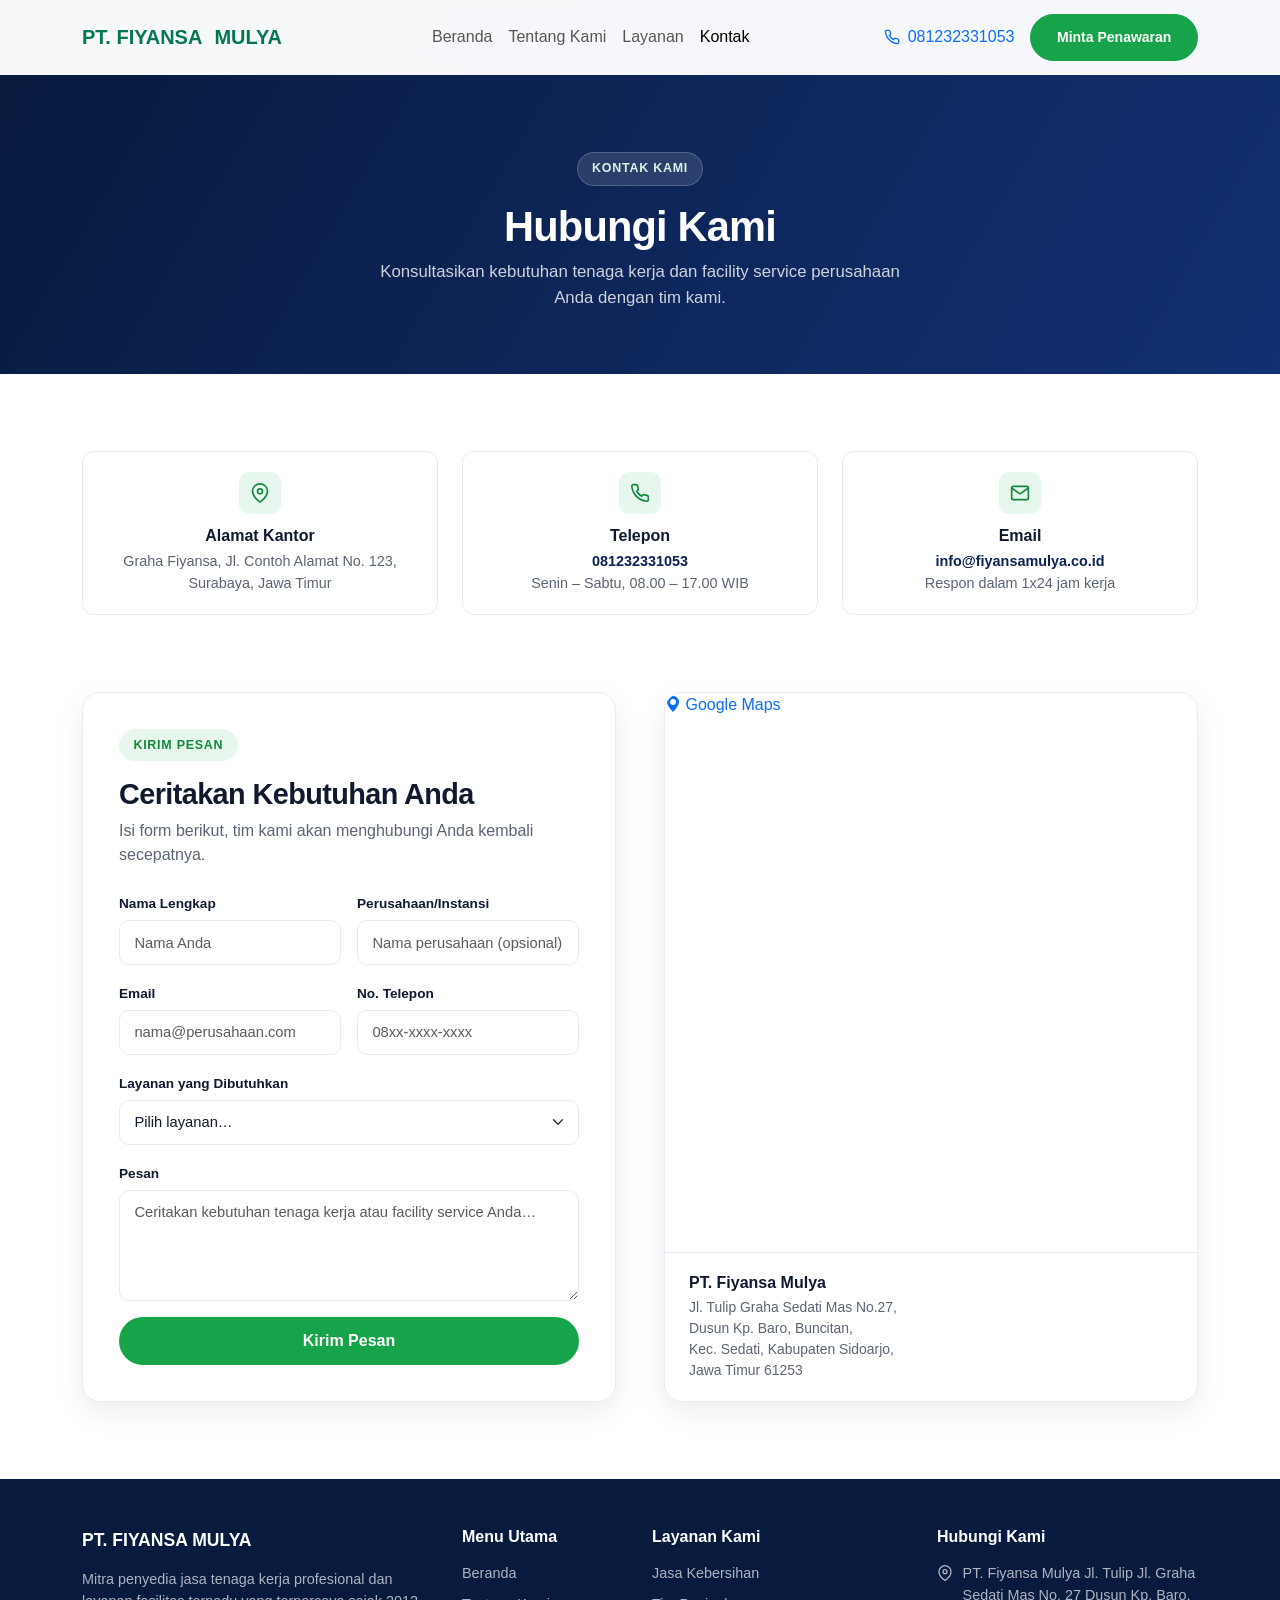
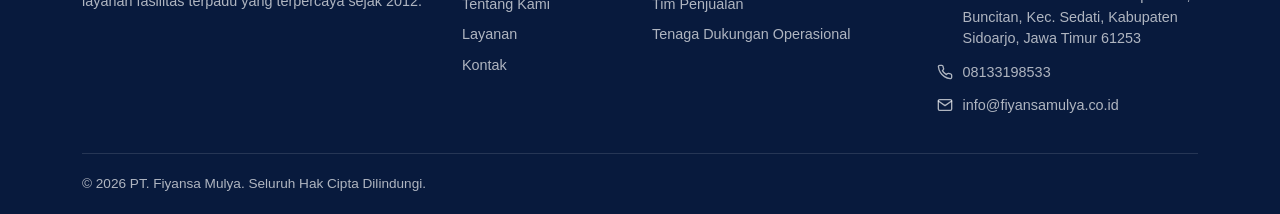
==== commit 3515c2b8: "update all fiture" ====
--- a/kontak.html
+++ b/kontak.html
@@ -56,7 +56,7 @@
             <li class="nav-item"><a class="nav-link" href="index.html#tentang">Tentang Kami</a></li>
 
             <li class="nav-item dropdown mega-dropdown">
-              <a class="nav-link" href="/demo/layanan" id="layananDropdown">Layanan</a>
+              <a class="nav-link" href="layanan.html" id="layananDropdown">Layanan</a>
               <div class="dropdown-menu mega-menu">
                 <div class="container">
                   <div class="row">
@@ -231,10 +231,20 @@
           <!-- Peta + ringkasan -->
           <div class="col-lg-6 reveal">
             <div class="contact-map-panel h-100">
-              <iframe class="contact-map-frame" title="Lokasi PT. Fiyansa Mulya" src="https://www.google.com/maps?q=Surabaya%2C%20Jawa%20Timur&output=embed" loading="lazy" referrerpolicy="no-referrer-when-downgrade"> </iframe>
+              <a href="https://www.google.com/maps?q=-7.3995547634089,112.78398746496781" target="_blank" rel="noopener noreferrer" class="map-open-btn">
+                <i class="bi bi-geo-alt-fill"></i>
+                Google Maps
+              </a>
+              <iframe class="contact-map-frame" title="Lokasi PT. Fiyansa Mulya" src="https://maps.google.com/maps?q=-7.3995547634089,112.78398746496781&z=18&output=embed" loading="lazy" referrerpolicy="no-referrer-when-downgrade">
+              </iframe>
               <div class="contact-map-panel__footer">
                 <h3>PT. Fiyansa Mulya</h3>
-                <p class="mb-0">Graha Fiyansa, Jl. Contoh Alamat No. 123, Surabaya, Jawa Timur</p>
+                <p class="mb-0">
+                  Jl. Tulip Graha Sedati Mas No.27,<br />
+                  Dusun Kp. Baro, Buncitan,<br />
+                  Kec. Sedati, Kabupaten Sidoarjo,<br />
+                  Jawa Timur 61253
+                </p>
               </div>
             </div>
           </div>
@@ -251,33 +261,33 @@
             <p class="mb-3" style="font-size: 0.9rem">Mitra penyedia jasa tenaga kerja profesional dan layanan fasilitas terpadu yang terpercaya sejak 2012.</p>
           </div>
           <div class="col-6 col-lg-2">
-            <h5>Tautan</h5>
+            <h5>Menu Utama</h5>
             <div class="d-flex flex-column">
-              <a href="index.html#beranda">Beranda</a>
-              <a href="index.html#tentang">Tentang Kami</a>
-              <a href="layanan.html">Layanan</a>
-              <a href="index.html#portofolio">Portofolio</a>
-              <a href="index.html#legalitas">Legalitas</a>
+              <a href="#beranda">Beranda</a>
+              <a href="#tentang">Tentang Kami</a>
+              <a href="#layanan">Layanan</a>
+              <a href="kontak.html">Kontak</a>
+              <!-- <a href="#mitra">Mitra</a> -->
+              <!-- <a href="#portofolio">Portofolio</a> -->
+              <!-- <a href="#legalitas">Legalitas</a> -->
             </div>
           </div>
           <div class="col-6 col-lg-3">
             <h5>Layanan Kami</h5>
             <div class="d-flex flex-column">
-              <a href="layanan.html#layanan-cleaning">Cleaning Service</a>
-              <a href="layanan.html#layanan-sales">Sales &amp; Marketing</a>
-              <a href="layanan.html#layanan-fo">Front Office</a>
-              <a href="layanan.html#layanan-driver">Driver</a>
-              <a href="layanan.html#layanan-obg">Office Boy/Girl</a>
+              <a href="#layanan">Jasa Kebersihan</a>
+              <a href="#layanan">Tim Penjualan</a>
+              <a href="#layanan">Tenaga Dukungan Operasional</a>
             </div>
           </div>
           <div class="col-lg-3">
-            <h5>Kontak</h5>
+            <h5>Hubungi Kami</h5>
             <div class="footer-contact-item">
               <svg width="16" height="16" viewBox="0 0 24 24" fill="none" stroke="currentColor" stroke-width="2" stroke-linecap="round" stroke-linejoin="round" aria-hidden="true" style="flex-shrink: 0; margin-top: 2px">
                 <path d="M21 10c0 7-9 13-9 13s-9-6-9-13a9 9 0 0 1 18 0z" />
                 <circle cx="12" cy="10" r="3" />
               </svg>
-              <span>Graha Fiyansa, Jl. Contoh Alamat No. 123, Surabaya, Jawa Timur</span>
+              <span>PT. Fiyansa Mulya Jl. Tulip Jl. Graha Sedati Mas No. 27 Dusun Kp. Baro, Buncitan, Kec. Sedati, Kabupaten Sidoarjo, Jawa Timur 61253</span>
             </div>
             <div class="footer-contact-item">
               <svg width="16" height="16" viewBox="0 0 24 24" fill="none" stroke="currentColor" stroke-width="2" stroke-linecap="round" stroke-linejoin="round" aria-hidden="true" style="flex-shrink: 0; margin-top: 2px">
@@ -285,7 +295,7 @@
                   d="M22 16.92v3a2 2 0 0 1-2.18 2 19.79 19.79 0 0 1-8.63-3.07 19.5 19.5 0 0 1-6-6 19.79 19.79 0 0 1-3.07-8.67A2 2 0 0 1 4.11 2h3a2 2 0 0 1 2 1.72c.13.96.36 1.9.7 2.81a2 2 0 0 1-.45 2.11L8.09 9.91a16 16 0 0 0 6 6l1.27-1.27a2 2 0 0 1 2.11-.45c.91.34 1.85.57 2.81.7A2 2 0 0 1 22 16.92z"
                 />
               </svg>
-              <a href="tel:081232331053" class="mb-0">081232331053</a>
+              <a href="tel:08133198533" class="mb-0">08133198533</a>
             </div>
             <div class="footer-contact-item">
               <svg width="16" height="16" viewBox="0 0 24 24" fill="none" stroke="currentColor" stroke-width="2" stroke-linecap="round" stroke-linejoin="round" aria-hidden="true" style="flex-shrink: 0; margin-top: 2px">
--- a/assets/css/style.css
+++ b/assets/css/style.css
@@ -146,6 +146,38 @@
   box-shadow: 0 10px 24px rgba(0, 0, 0, 0.18);
   color: var(--navy-800);
 }
+/* Navbar Logo */
+/* =========================
+   NAVBAR LOGO
+========================= */
+
+.navbar-brand {
+  display: flex;
+  align-items: center;
+  gap: 12px;
+  text-decoration: none;
+
+  color: #047650;
+  font-weight: 800;
+}
+
+.navbar-logo {
+  width: 52px;
+  height: 52px;
+  object-fit: contain;
+  /* border-radius: 50%; */
+  margin-right: 15px;
+}
+
+.navbar-brand span {
+  color: inherit;
+  font-weight: inherit;
+}
+
+.navbar-brand > span > span {
+  color: #047650;
+  font-weight: 800;
+}
 
 /* ==========================
    MEGA MENU
@@ -278,13 +310,13 @@
   height: 100%;
   object-fit: cover;
   z-index: 0;
-  opacity: 0.28;
+  opacity: 1; /* foto full, biar warna birunya yang atur transparansi */
 }
 .hero__overlay {
   position: absolute;
   inset: 0;
   z-index: 1;
-  background: linear-gradient(115deg, rgba(6, 18, 46, 0.96) 25%, rgba(10, 33, 84, 0.88) 60%, rgba(12, 41, 100, 0.55) 100%);
+  background: rgba(8, 26, 61, 0.65); /* navy solid, transparansi 65% */
 }
 .hero__content {
   position: relative;
@@ -298,31 +330,30 @@
   font-size: clamp(2rem, 4.6vw, 3.1rem);
   line-height: 1.15;
   letter-spacing: -0.02em;
+  text-shadow: 0 2px 12px rgba(0, 0, 0, 0.35); /* bantu keterbacaan di atas foto terang */
 }
 .hero p.lead {
-  color: rgba(255, 255, 255, 0.82);
+  color: rgba(255, 255, 255, 0.9);
   font-size: clamp(1rem, 1.6vw, 1.12rem);
   max-width: 640px;
+  text-shadow: 0 1px 8px rgba(0, 0, 0, 0.3);
 }
 .hero-certs {
-  color: rgba(255, 255, 255, 0.65);
+  color: rgba(255, 255, 255, 0.75);
   font-size: 0.85rem;
 }
 .hero-certs strong {
-  color: rgba(255, 255, 255, 0.92);
+  color: rgba(255, 255, 255, 0.95);
   font-weight: 700;
   margin-right: 0.35rem;
 }
 .hero-certs .cert-item {
   font-weight: 700;
-  color: rgba(255, 255, 255, 0.85);
+  color: rgba(255, 255, 255, 0.9);
   margin-right: 1.1rem;
   white-space: nowrap;
 }
 
-/* Reserve empty space below the hero copy so the stats bar's negative
-   margin (desktop/tablet) pulls into blank area instead of the CTA
-   buttons / certification row above it. */
 @media (min-width: 768px) {
   .hero__content {
     padding-bottom: clamp(5rem, 8vw, 7.5rem);
@@ -471,37 +502,242 @@
 
 /* ---------- Mitra / Klien (partner logo grid) ---------- */
 .partner-logo {
+  background: #fff;
+  border-radius: 18px;
+  height: 150px;
+
   display: flex;
-  align-items: center;
   justify-content: center;
-  height: 100%;
-  min-height: 90px;
-  background: #fff;
-  border: 1px solid var(--border-soft);
-  border-radius: var(--radius-md);
-  padding: 1rem;
-  filter: grayscale(100%);
-  opacity: 0.65;
-  transition:
-    filter 0.25s ease,
-    opacity 0.25s ease,
-    transform 0.25s ease,
-    box-shadow 0.25s ease;
-}
+  align-items: center;
+
+  padding: 20px;
+
+  border: 1px solid #eef2f7;
+  transition: 0.3s;
+}
+
 .partner-logo:hover {
-  filter: grayscale(0%);
-  opacity: 1;
-  transform: translateY(-3px);
-  box-shadow: var(--shadow-soft);
-}
+  transform: translateY(-6px);
+  box-shadow: 0 15px 35px rgba(0, 0, 0, 0.08);
+}
+
 .partner-logo img {
   max-width: 100%;
+  max-height: 90px;
+
+  width: auto;
   height: auto;
-  display: block;
+
+  object-fit: contain;
+
+  filter: none; /* pastikan berwarna */
+  opacity: 1;
 }
 @media (prefers-reduced-motion: reduce) {
   .partner-logo {
     transition: none;
+  }
+}
+
+/* Testimoni */
+/* CARD */
+.testimonial-card {
+  display: flex;
+  align-items: center;
+  justify-content: space-between;
+  gap: 60px;
+  background: #fff;
+  border-radius: 24px;
+  padding: 60px;
+  box-shadow: 0 15px 40px rgba(0, 0, 0, 0.08);
+}
+
+/* KONTEN */
+.testimonial-content {
+  flex: 1;
+}
+
+.testimonial-header h3 {
+  font-size: 2.2rem;
+  font-weight: 700;
+  color: #24324a;
+  margin-bottom: 0.3rem;
+}
+
+.testimonial-header span {
+  color: #0ea5a8;
+  font-size: 1.05rem;
+  font-weight: 600;
+}
+
+.testimonial-rating {
+  color: #ffb400;
+  font-size: 1.3rem;
+}
+
+.testimonial-content p {
+  margin-top: 30px;
+  font-size: 1.15rem;
+  line-height: 2;
+  color: #5d6777;
+}
+
+/* FOTO */
+.testimonial-image img {
+  width: 220px;
+  height: 220px;
+  border-radius: 50%;
+  object-fit: cover;
+  object-position: center;
+}
+
+.testimonial-image img {
+  width: 240px;
+  height: 240px;
+  border-radius: 50%;
+  object-fit: cover;
+  object-position: center;
+  border: 8px solid #fff;
+  box-shadow: 0 12px 35px rgba(0, 0, 0, 0.15);
+}
+
+/* MOBILE */
+@media (max-width: 992px) {
+  .testimonial-card {
+    flex-direction: column-reverse;
+    text-align: center;
+    padding: 35px;
+    gap: 30px;
+  }
+
+  .testimonial-image {
+    width: auto;
+    min-width: auto;
+  }
+
+  .testimonial-image img {
+    width: 180px;
+    height: 180px;
+  }
+
+  .testimonial-header {
+    justify-content: center;
+  }
+}
+
+.testimonial-header h3 {
+  font-size: 2rem;
+  font-weight: 700;
+  margin-bottom: 6px;
+}
+
+.testimonial-header span {
+  color: #0aa3a3;
+  font-size: 1.1rem;
+  font-weight: 600;
+}
+
+.testimonial-content p {
+  font-size: 1.2rem;
+  line-height: 2;
+  color: #5f6368;
+  margin: 0;
+}
+.testimonial-content {
+  position: relative;
+}
+
+.testimonial-content::after {
+  position: absolute;
+  right: 40px;
+  bottom: 20px;
+  font-size: 90px;
+  color: #ececec;
+  font-weight: bold;
+  line-height: 1;
+}
+@media (max-width: 991px) {
+  .testimonial-card {
+    flex-direction: column;
+  }
+
+  .testimonial-image {
+    flex: none;
+    width: 100%;
+    height: 320px;
+  }
+
+  .testimonial-content {
+    padding: 30px;
+  }
+
+  .testimonial-header {
+    flex-direction: column;
+    gap: 10px;
+  }
+}
+.testimonial-card {
+  background: #fff;
+  border-radius: 24px;
+  overflow: hidden;
+
+  border: 1px solid #e7edf5;
+
+  box-shadow:
+    0 10px 35px rgba(15, 23, 42, 0.08),
+    0 2px 8px rgba(15, 23, 42, 0.05);
+
+  transition: 0.35s ease;
+}
+
+.testimonial-card:hover {
+  transform: translateY(-6px);
+  box-shadow:
+    0 18px 45px rgba(15, 23, 42, 0.12),
+    0 8px 20px rgba(15, 23, 42, 0.08);
+}
+
+.carousel-control-prev,
+.carousel-control-next {
+  width: 55px;
+  height: 55px;
+  background: #0f766e;
+  border-radius: 50%;
+  top: 50%;
+  transform: translateY(-50%);
+}
+
+.carousel-control-prev {
+  left: -28px;
+}
+
+.carousel-control-next {
+  right: -28px;
+}
+
+@media (max-width: 991px) {
+  .testimonial-card {
+    flex-direction: column;
+  }
+
+  .testimonial-image {
+    width: 100%;
+    height: 300px;
+  }
+
+  .testimonial-content {
+    padding: 30px;
+  }
+
+  .testimonial-header {
+    flex-direction: column;
+    align-items: flex-start;
+    gap: 10px;
+  }
+
+  .carousel-control-prev,
+  .carousel-control-next {
+    display: none;
   }
 }
 
